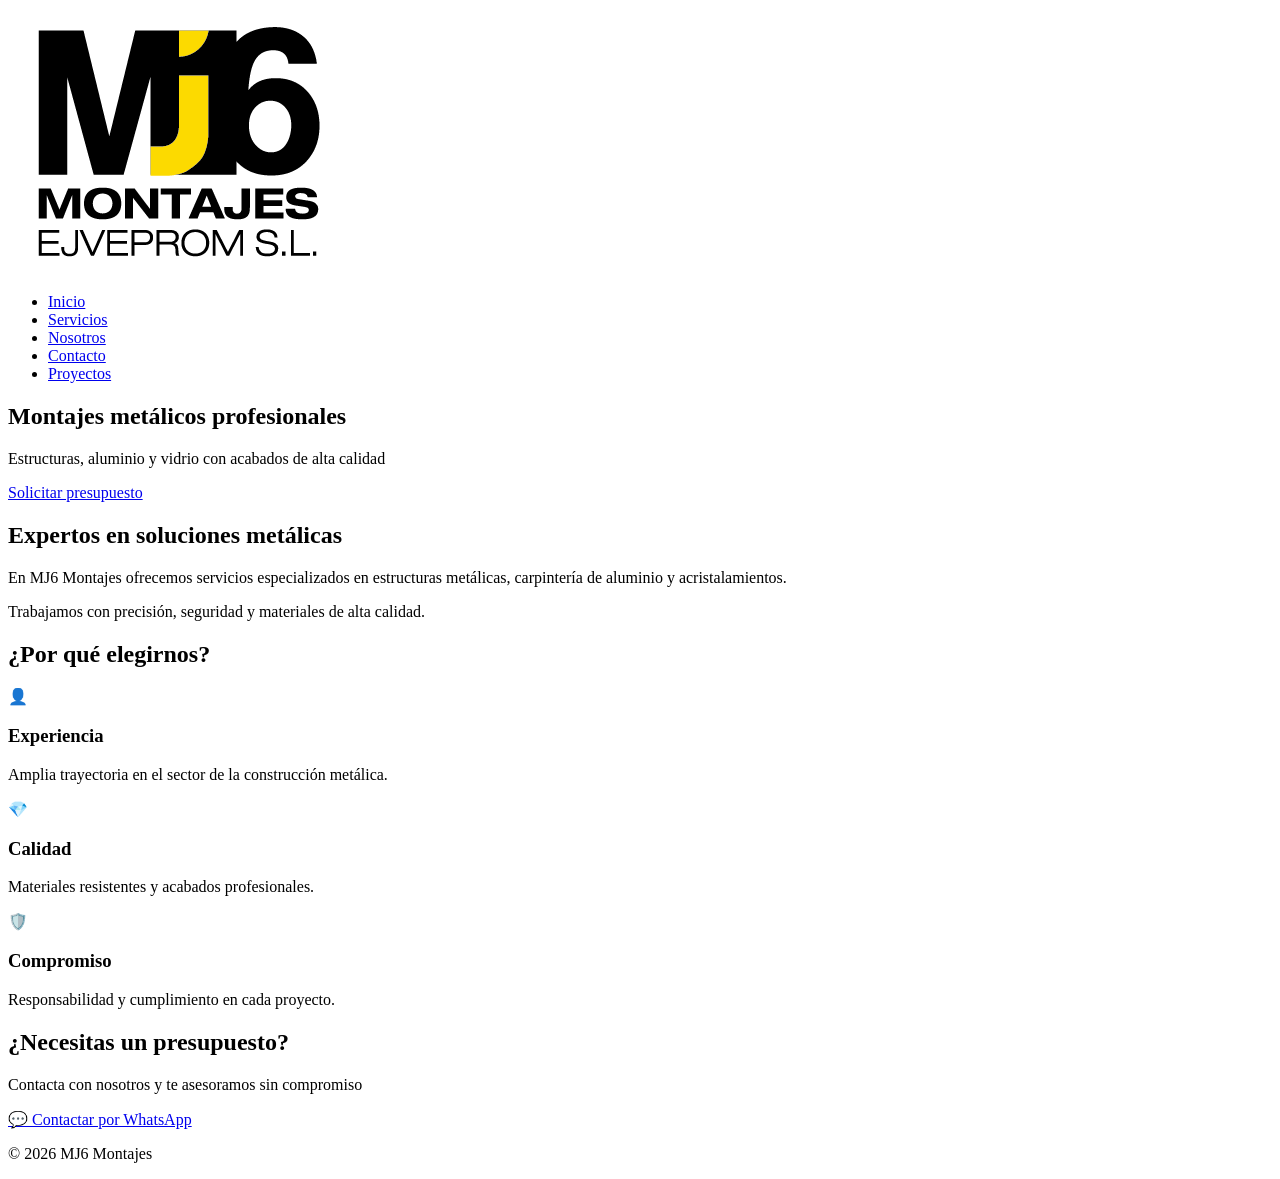
==== index.html @ 5bd04a69 "Add files via upload" ====
<!DOCTYPE html>
<html lang="es">
<head>
<meta charset="UTF-8">
<meta name="viewport" content="width=device-width, initial-scale=1.0">
<title>MJ6 Montajes</title>

<link rel="stylesheet" href="style.css">
</head>

<body>

<!-- HEADER -->
<header class="header header-scroll">
    <div class="logo-container">
        <img src="MJ16-01.png" class="logo">
    </div>

    <nav>
        <ul>
            <li><a href="index.html">Inicio</a></li>
            <li><a href="servicios.html">Servicios</a></li>
            <li><a href="nosotros.html">Nosotros</a></li>
            <li><a href="contacto.html">Contacto</a></li>
            <li><a href="proyectos.html">Proyectos</a></li>
        </ul>
    </nav>
</header>

<!-- HERO -->
<section class="hero-pro">
    <div class="hero-content">
        <h1>Montajes metálicos profesionales</h1>
        <p>Estructuras, aluminio y vidrio con acabados de alta calidad</p>

        <div class="hero-buttons">
            <a href="contacto.html" class="btn-pro">Solicitar presupuesto</a>
        </div>
    </div>
</section>

<!-- SOBRE RESUMIDO -->
<section class="expertos animado fade">
    <div class="expertos-contenido">
        <h2>Expertos en soluciones metálicas</h2>
        <p>
            En MJ6 Montajes ofrecemos servicios especializados en estructuras metálicas,
            carpintería de aluminio y acristalamientos.
        </p>
        <p class="destacado">
            Trabajamos con precisión, seguridad y materiales de alta calidad.
        </p>
    </div>
</section>

<!-- DESTACADOS -->
<section class="destacados animado fade">
    <h2>¿Por qué elegirnos?</h2>

    <div class="cards">

        <div class="card animado izq">
            <div class="icono">👤</div>
            <h3>Experiencia</h3>
            <p>Amplia trayectoria en el sector de la construcción metálica.</p>
        </div>

        <div class="card animado fade">
            <div class="icono">💎</div>
            <h3>Calidad</h3>
            <p>Materiales resistentes y acabados profesionales.</p>
        </div>

        <div class="card animado der">
            <div class="icono">🛡️</div>
            <h3>Compromiso</h3>
            <p>Responsabilidad y cumplimiento en cada proyecto.</p>
        </div>

    </div>
</section>

<!-- CTA FINAL -->
<section class="cta animado fade">
    <div class="cta-contenido">
        <h2>¿Necesitas un presupuesto?</h2>
        <p>Contacta con nosotros y te asesoramos sin compromiso</p>

        <a href="https://wa.me/123456789" class="btn-whatsapp">
            💬 Contactar por WhatsApp
        </a>
    </div>
</section>

<!-- FOOTER -->
<footer>
    <p>© 2026 MJ6 Montajes</p>
</footer>

<script src="script.js"></script>

</body>
</html>
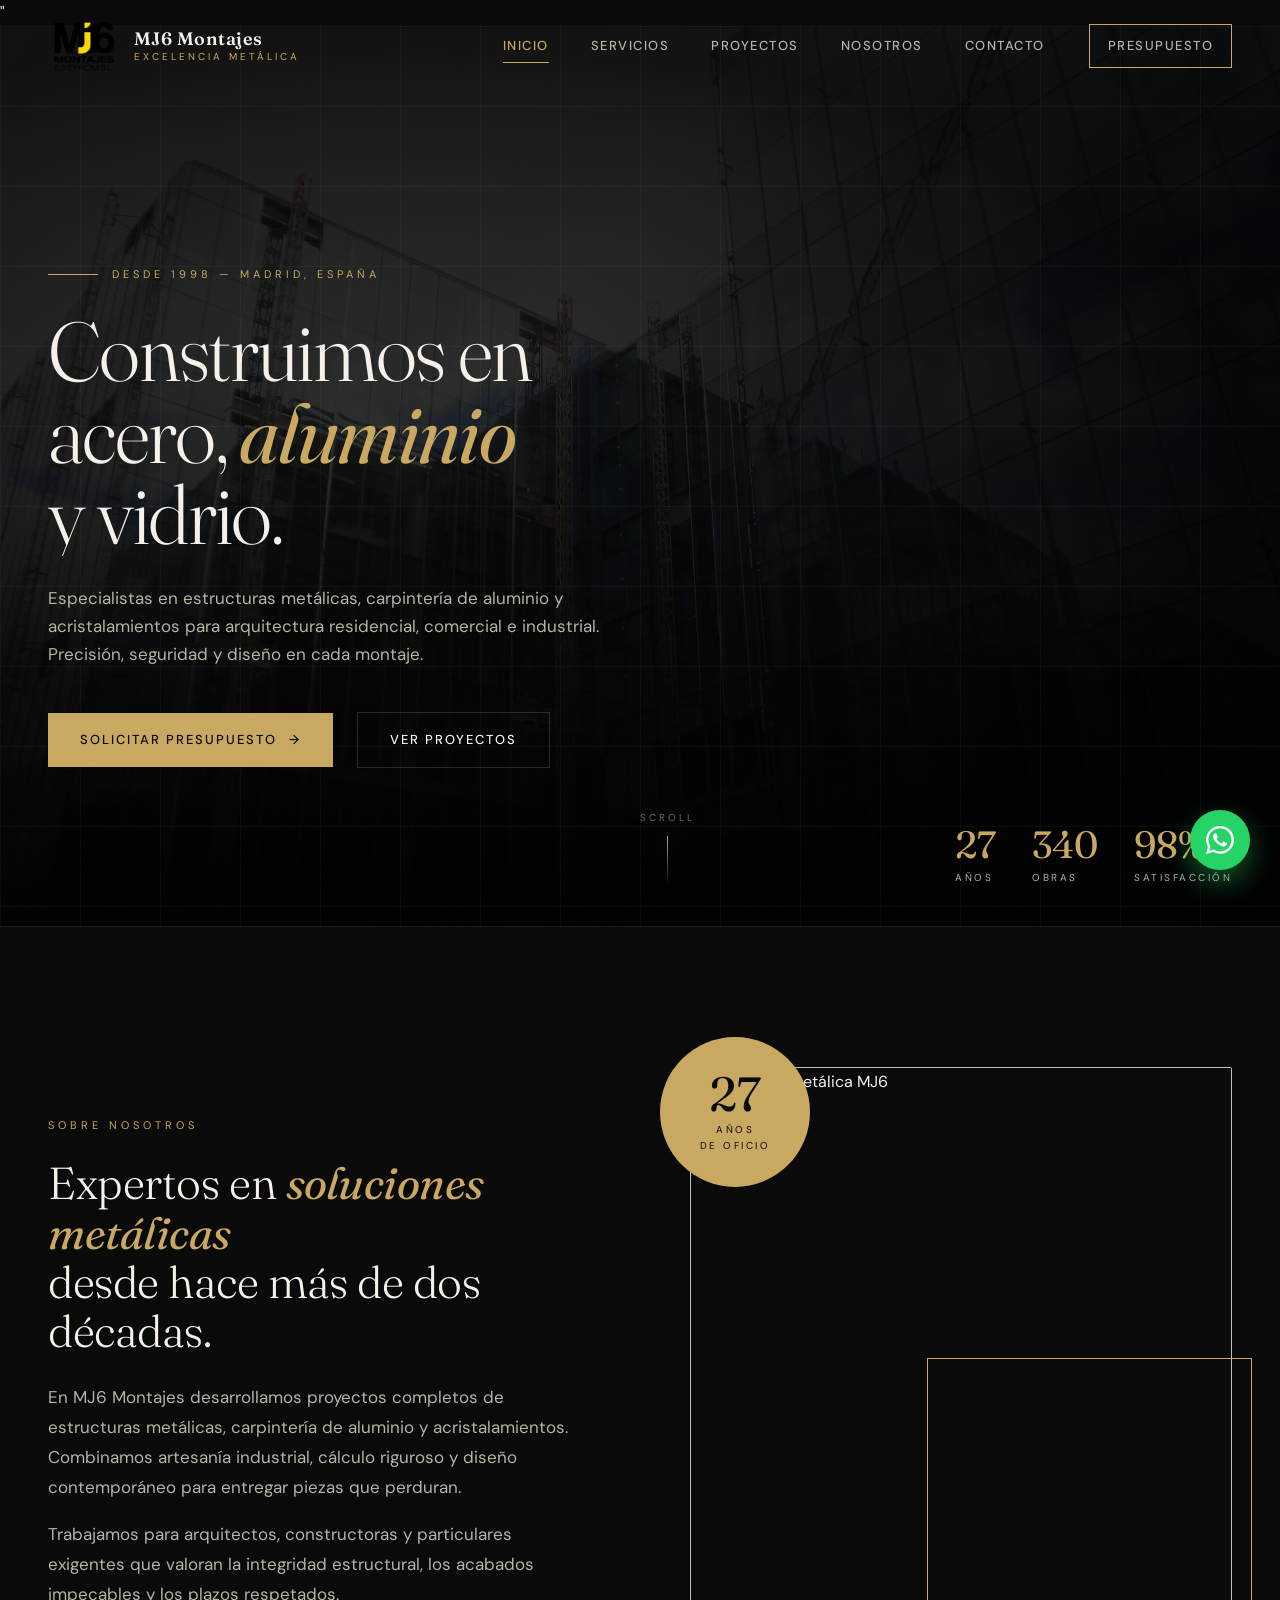
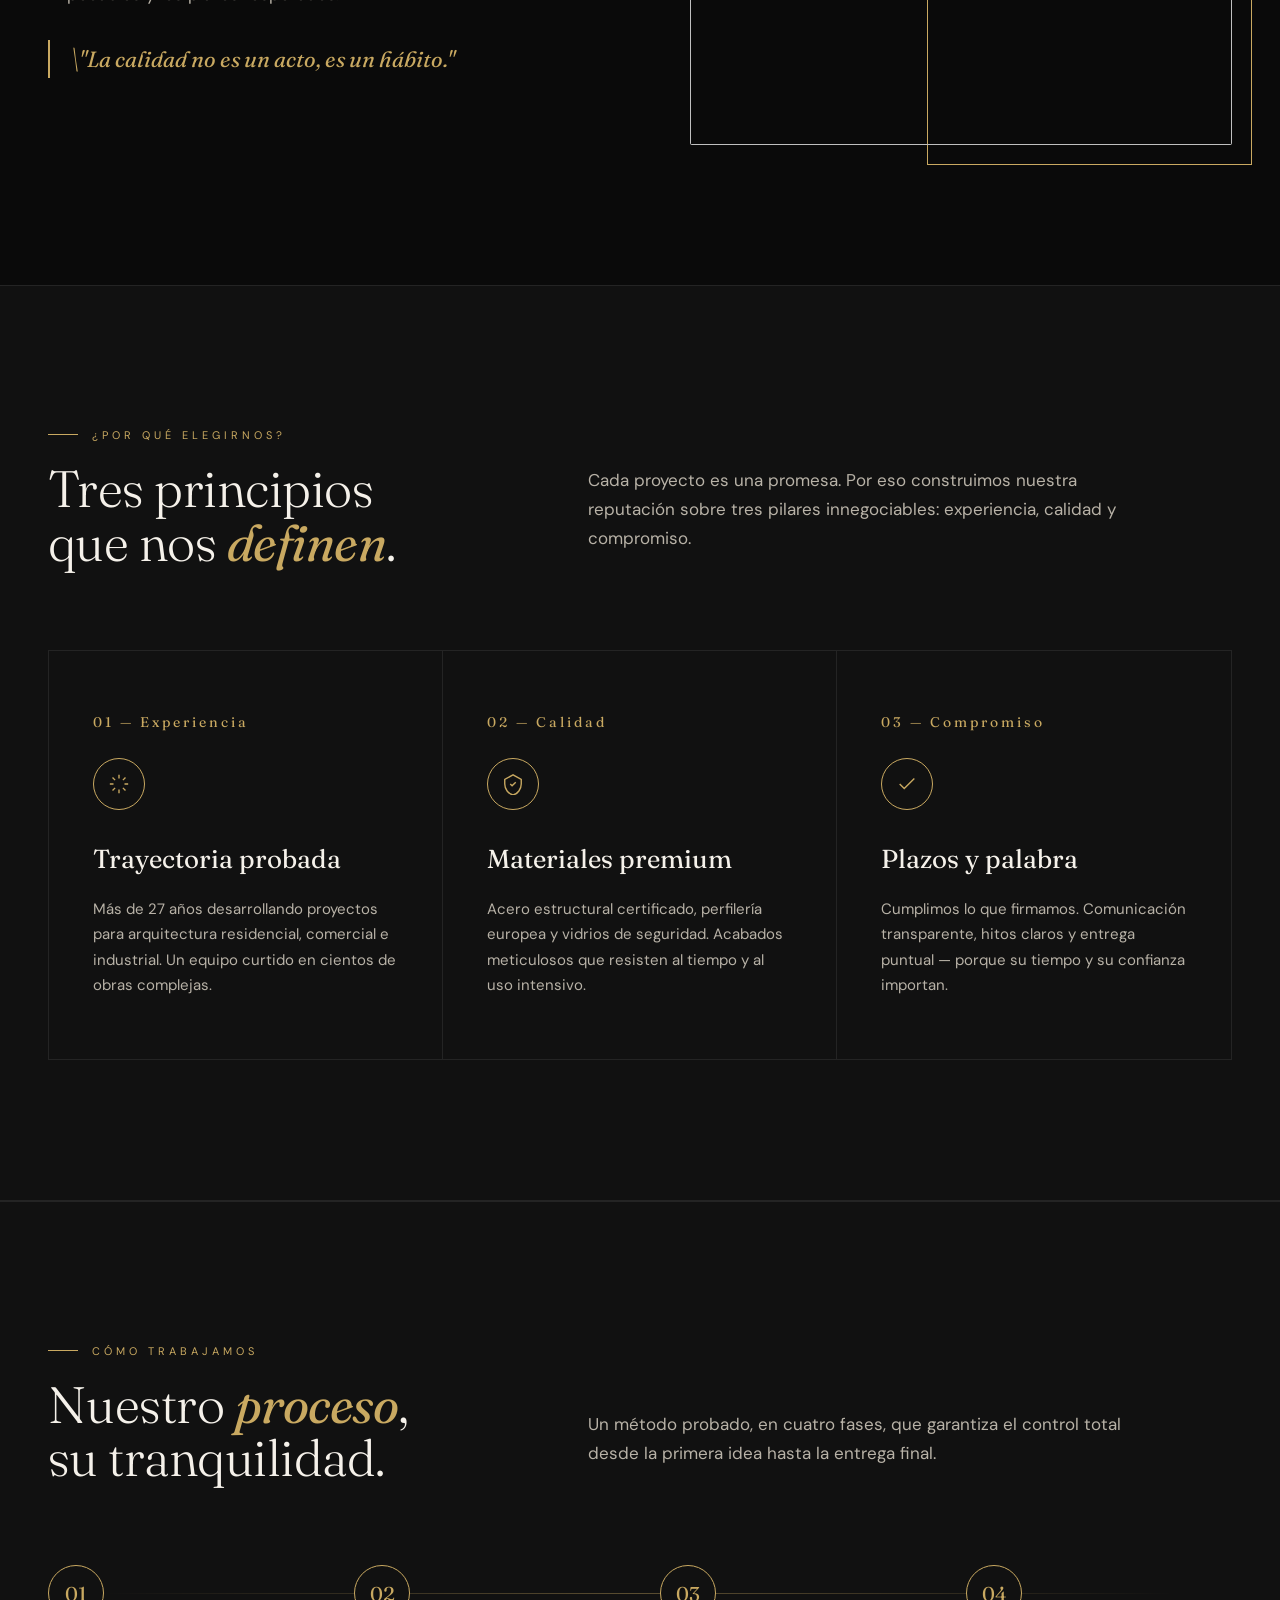
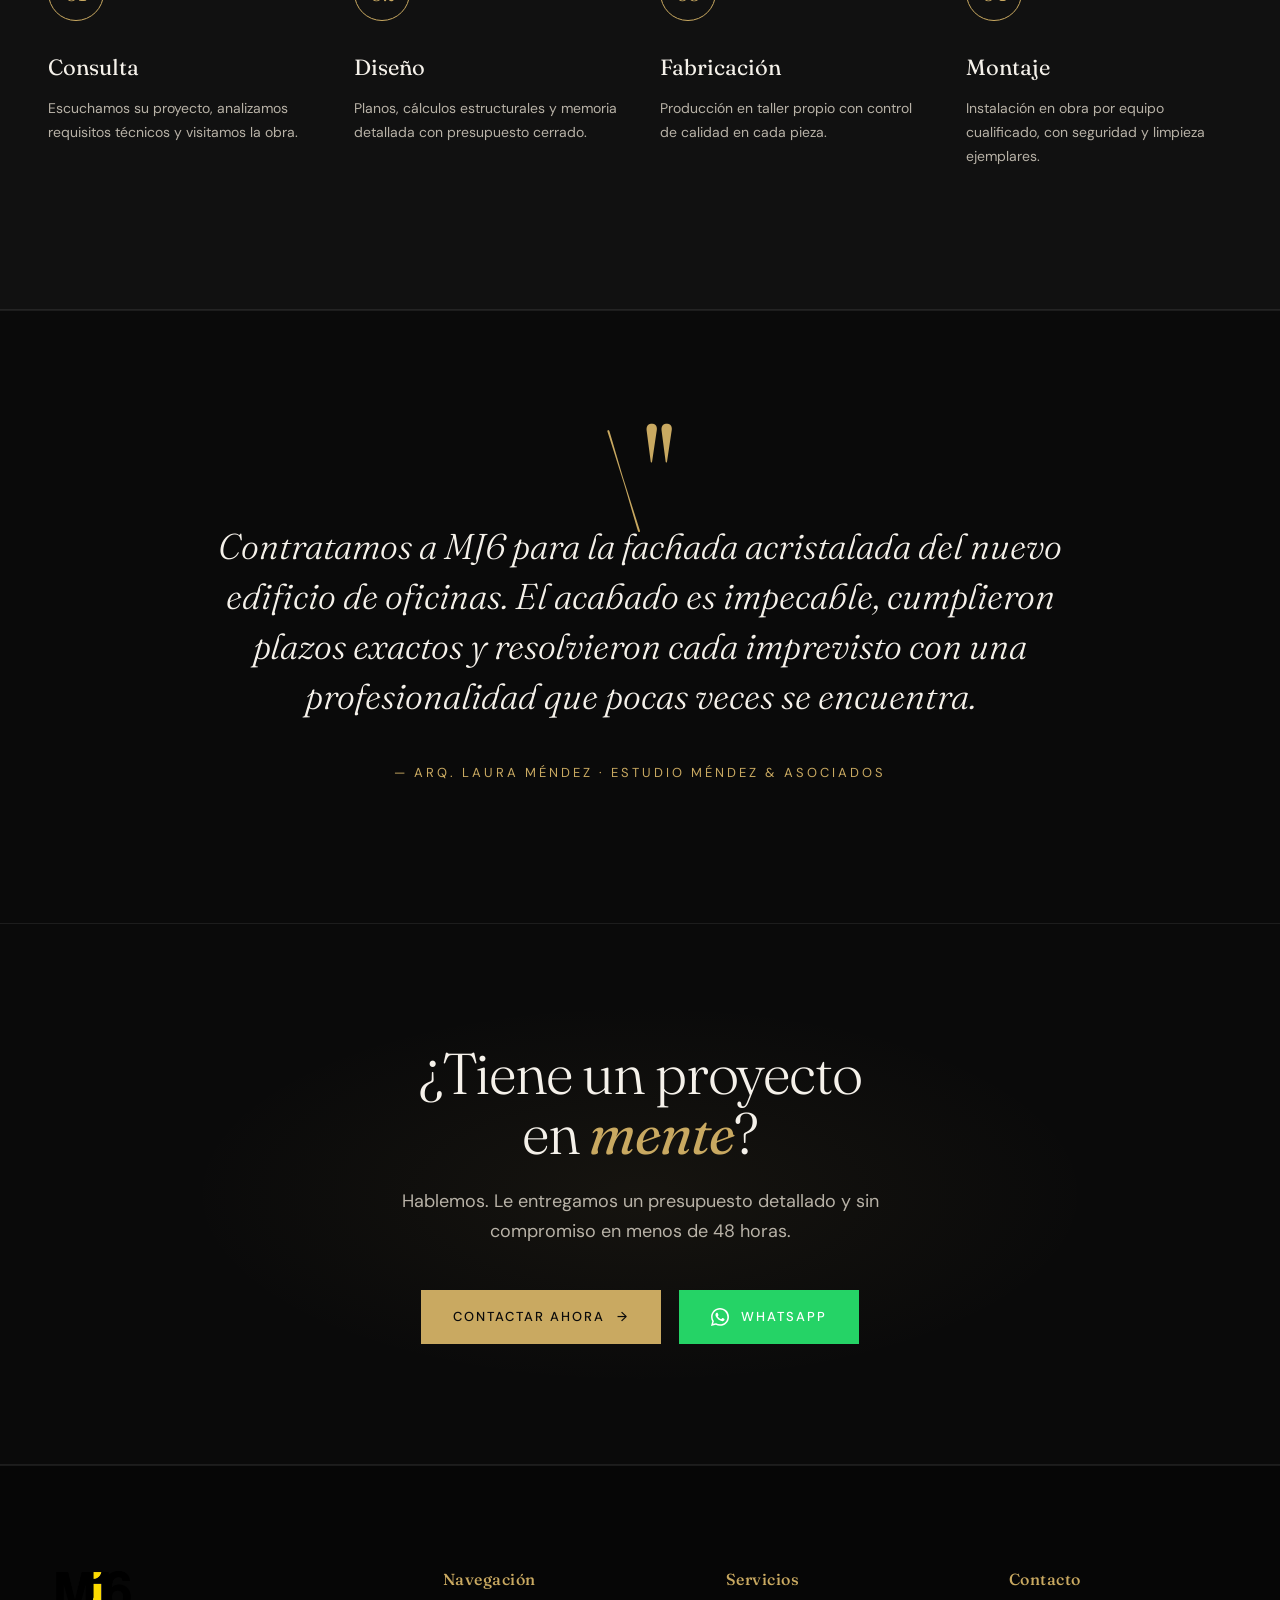
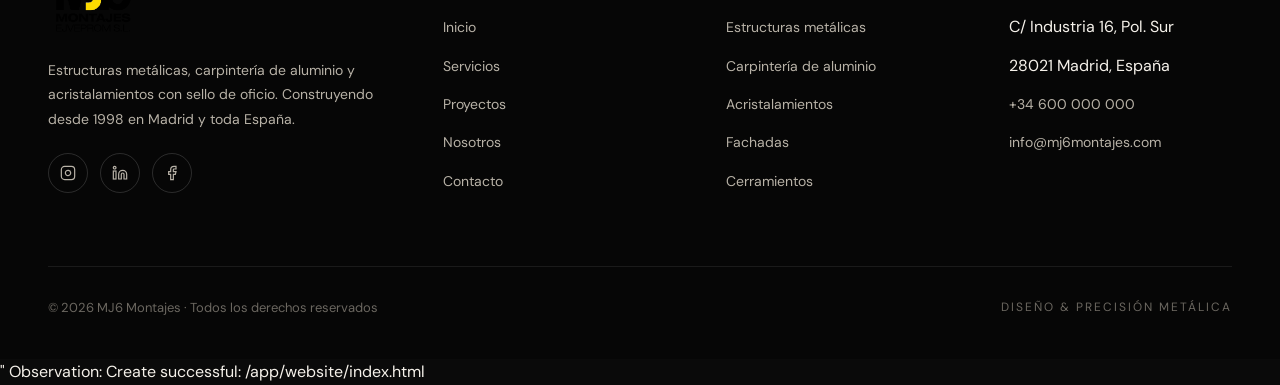
==== commit 38fe7dcd: "Add files via upload" ====
--- a/index.html
+++ b/index.html
@@ -1,103 +1,298 @@
-<!DOCTYPE html>
+"<!DOCTYPE html>
 <html lang="es">
 <head>
 <meta charset="UTF-8">
 <meta name="viewport" content="width=device-width, initial-scale=1.0">
-<title>MJ6 Montajes</title>
-
+<title>MJ6 Montajes — Estructuras metálicas, aluminio y vidrio</title>
+<meta name="description" content="MJ6 Montajes — Especialistas en estructuras metálicas, carpintería de aluminio y acristalamientos con acabados de alta calidad en Madrid.">
+<link rel="icon" type="image/png" href="MJ16-01.pn">
+<link rel="preconnect" href="https://fonts.googleapis.com">
+<link rel="preconnect" href="https://fonts.gstatic.com" crossorigin>
+<link href="https://fonts.googleapis.com/css2?family=Fraunces:ital,opsz,wght@0,9..144,300;0,9..144,400;0,9..144,500;0,9..144,600;1,9..144,300;1,9..144,400&family=DM+Sans:opsz,wght@9..40,300;9..40,400;9..40,500;9..40,600;9..40,700&display=swap" rel="stylesheet">
 <link rel="stylesheet" href="style.css">
 </head>
-
 <body>
 
+<!-- PRELOADER -->
+<div class="preloader" aria-hidden="true">
+    <img src="MJ16-01.png" alt="MJ6 Montajes" class="preloader-logo">
+    <div class="preloader-bar"></div>
+</div>
+
 <!-- HEADER -->
-<header class="header header-scroll">
-    <div class="logo-container">
-        <img src="MJ16-01.png" class="logo">
-    </div>
-
-    <nav>
+<header class="site-header" data-testid="site-header">
+    <a href="index.html" class="logo-link" data-testid="logo-link">
+        <img src="MJ16-01.png" alt="MJ6 Montajes" class="logo">
+        <span class="brand">
+            <span class="brand-name">MJ6 Montajes</span>
+            <span class="brand-tag">Excelencia metálica</span>
+        </span>
+    </a>
+    <nav class="nav-main" data-testid="nav-main">
         <ul>
-            <li><a href="index.html">Inicio</a></li>
-            <li><a href="servicios.html">Servicios</a></li>
-            <li><a href="nosotros.html">Nosotros</a></li>
-            <li><a href="contacto.html">Contacto</a></li>
-            <li><a href="proyectos.html">Proyectos</a></li>
+            <li><a href="index.html" data-testid="nav-inicio">Inicio</a></li>
+            <li><a href="servicios.html" data-testid="nav-servicios">Servicios</a></li>
+            <li><a href="proyectos.html" data-testid="nav-proyectos">Proyectos</a></li>
+            <li><a href="nosotros.html" data-testid="nav-nosotros">Nosotros</a></li>
+            <li><a href="contacto.html" data-testid="nav-contacto">Contacto</a></li>
         </ul>
+        <a href="contacto.html" class="nav-cta" data-testid="nav-cta">Presupuesto</a>
     </nav>
+    <button class="burger" aria-label="Menú" data-testid="burger-btn">
+        <span></span><span></span><span></span>
+    </button>
 </header>
 
 <!-- HERO -->
-<section class="hero-pro">
+<section class="hero" data-testid="hero-section">
+    <div class="hero-bg">
+        <img src="img7.JPG" alt="">
+    </div>
+    <div class="hero-grid-overlay"></div>
+
     <div class="hero-content">
-        <h1>Montajes metálicos profesionales</h1>
-        <p>Estructuras, aluminio y vidrio con acabados de alta calidad</p>
-
-        <div class="hero-buttons">
-            <a href="contacto.html" class="btn-pro">Solicitar presupuesto</a>
-        </div>
-    </div>
-</section>
-
-<!-- SOBRE RESUMIDO -->
-<section class="expertos animado fade">
-    <div class="expertos-contenido">
-        <h2>Expertos en soluciones metálicas</h2>
-        <p>
-            En MJ6 Montajes ofrecemos servicios especializados en estructuras metálicas,
-            carpintería de aluminio y acristalamientos.
+        <div class="hero-eyebrow">Desde 1998 — Madrid, España</div>
+        <h1 class="hero-title">
+            <span class="row"><span class="word">Construimos en</span></span>
+            <span class="row"><span class="word">acero, <em>aluminio</em></span></span>
+            <span class="row"><span class="word">y vidrio.</span></span>
+        </h1>
+        <p class="hero-desc">
+            Especialistas en estructuras metálicas, carpintería de aluminio y acristalamientos
+            para arquitectura residencial, comercial e industrial. Precisión, seguridad y diseño en cada montaje.
         </p>
-        <p class="destacado">
-            Trabajamos con precisión, seguridad y materiales de alta calidad.
-        </p>
-    </div>
-</section>
-
-<!-- DESTACADOS -->
-<section class="destacados animado fade">
-    <h2>¿Por qué elegirnos?</h2>
-
-    <div class="cards">
-
-        <div class="card animado izq">
-            <div class="icono">👤</div>
-            <h3>Experiencia</h3>
-            <p>Amplia trayectoria en el sector de la construcción metálica.</p>
-        </div>
-
-        <div class="card animado fade">
-            <div class="icono">💎</div>
-            <h3>Calidad</h3>
-            <p>Materiales resistentes y acabados profesionales.</p>
-        </div>
-
-        <div class="card animado der">
-            <div class="icono">🛡️</div>
-            <h3>Compromiso</h3>
-            <p>Responsabilidad y cumplimiento en cada proyecto.</p>
-        </div>
-
-    </div>
-</section>
-
-<!-- CTA FINAL -->
-<section class="cta animado fade">
-    <div class="cta-contenido">
-        <h2>¿Necesitas un presupuesto?</h2>
-        <p>Contacta con nosotros y te asesoramos sin compromiso</p>
-
-        <a href="https://wa.me/123456789" class="btn-whatsapp">
-            💬 Contactar por WhatsApp
-        </a>
+        <div class="hero-actions">
+            <a href="contacto.html" class="btn btn-primary" data-testid="hero-cta-presupuesto">
+                Solicitar presupuesto
+                <span class="arrow">→</span>
+            </a>
+            <a href="proyectos.html" class="btn btn-ghost" data-testid="hero-cta-proyectos">
+                Ver proyectos
+            </a>
+        </div>
+    </div>
+
+    <div class="hero-scroll">
+        <span>Scroll</span>
+        <span class="line"></span>
+    </div>
+
+    <div class="hero-stats">
+        <div class="hero-stat">
+            <div class="n">27</div>
+            <div class="l">Años</div>
+        </div>
+        <div class="hero-stat">
+            <div class="n">340</div>
+            <div class="l">Obras</div>
+        </div>
+        <div class="hero-stat">
+            <div class="n">98%</div>
+            <div class="l">Satisfacción</div>
+        </div>
+    </div>
+</section>
+
+<!-- ABOUT INTRO -->
+<section class="about-intro" data-testid="about-intro">
+    <div class="container">
+        <div class="text">
+            <div class="label reveal">Sobre nosotros</div>
+            <h2 class="reveal delay-1">Expertos en <em>soluciones metálicas</em><br>desde hace más de dos décadas.</h2>
+            <p class="reveal delay-2">
+                En MJ6 Montajes desarrollamos proyectos completos de estructuras metálicas,
+                carpintería de aluminio y acristalamientos. Combinamos artesanía industrial,
+                cálculo riguroso y diseño contemporáneo para entregar piezas que perduran.
+            </p>
+            <p class="reveal delay-3">
+                Trabajamos para arquitectos, constructoras y particulares exigentes que valoran
+                la integridad estructural, los acabados impecables y los plazos respetados.
+            </p>
+            <p class="sign reveal delay-4">\"La calidad no es un acto, es un hábito."</p>
+        </div>
+        <div class="about-visual reveal reveal-right delay-2">
+            <div class="accent"></div>
+            <div class="frame">
+                <img src="img3.JPG" alt="Estructura metálica MJ6">
+            </div>
+            <div class="badge">
+                <div class="yrs">27</div>
+                <div class="txt">Años<br>de oficio</div>
+            </div>
+        </div>
+    </div>
+</section>
+
+<!-- VALUES -->
+<section class="values" data-testid="values">
+    <div class="container">
+        <div class="section-head">
+            <div>
+                <div class="label reveal">¿Por qué elegirnos?</div>
+                <h2 class="reveal delay-1">Tres principios<br>que nos <em>definen</em>.</h2>
+            </div>
+            <p class="lead reveal delay-2">
+                Cada proyecto es una promesa. Por eso construimos nuestra reputación
+                sobre tres pilares innegociables: experiencia, calidad y compromiso.
+            </p>
+        </div>
+
+        <div class="values-grid">
+            <div class="value-card reveal">
+                <div class="value-num">01 — Experiencia</div>
+                <div class="value-icon">
+                    <svg viewBox="0 0 24 24" fill="none" stroke="currentColor" stroke-width="1.5"><path d="M12 2v4M12 18v4M4.93 4.93l2.83 2.83M16.24 16.24l2.83 2.83M2 12h4M18 12h4M4.93 19.07l2.83-2.83M16.24 7.76l2.83-2.83"/></svg>
+                </div>
+                <h3>Trayectoria probada</h3>
+                <p>Más de 27 años desarrollando proyectos para arquitectura residencial, comercial e industrial. Un equipo curtido en cientos de obras complejas.</p>
+            </div>
+            <div class="value-card reveal delay-1">
+                <div class="value-num">02 — Calidad</div>
+                <div class="value-icon">
+                    <svg viewBox="0 0 24 24" fill="none" stroke="currentColor" stroke-width="1.5"><path d="M12 2 3 7v5c0 5.55 3.84 10.74 9 12 5.16-1.26 9-6.45 9-12V7l-9-5z"/><path d="m9 12 2 2 4-4"/></svg>
+                </div>
+                <h3>Materiales premium</h3>
+                <p>Acero estructural certificado, perfilería europea y vidrios de seguridad. Acabados meticulosos que resisten al tiempo y al uso intensivo.</p>
+            </div>
+            <div class="value-card reveal delay-2">
+                <div class="value-num">03 — Compromiso</div>
+                <div class="value-icon">
+                    <svg viewBox="0 0 24 24" fill="none" stroke="currentColor" stroke-width="1.5"><path d="M20 6 9 17l-5-5"/></svg>
+                </div>
+                <h3>Plazos y palabra</h3>
+                <p>Cumplimos lo que firmamos. Comunicación transparente, hitos claros y entrega puntual — porque su tiempo y su confianza importan.</p>
+            </div>
+        </div>
+    </div>
+</section>
+
+<!-- PROCESS -->
+<section class="process" data-testid="process">
+    <div class="container">
+        <div class="section-head">
+            <div>
+                <div class="label reveal">Cómo trabajamos</div>
+                <h2 class="reveal delay-1">Nuestro <em>proceso</em>,<br>su tranquilidad.</h2>
+            </div>
+            <p class="lead reveal delay-2">
+                Un método probado, en cuatro fases, que garantiza el control total
+                desde la primera idea hasta la entrega final.
+            </p>
+        </div>
+        <div class="process-grid">
+            <div class="process-step reveal">
+                <div class="dot">01</div>
+                <h4>Consulta</h4>
+                <p>Escuchamos su proyecto, analizamos requisitos técnicos y visitamos la obra.</p>
+            </div>
+            <div class="process-step reveal delay-1">
+                <div class="dot">02</div>
+                <h4>Diseño</h4>
+                <p>Planos, cálculos estructurales y memoria detallada con presupuesto cerrado.</p>
+            </div>
+            <div class="process-step reveal delay-2">
+                <div class="dot">03</div>
+                <h4>Fabricación</h4>
+                <p>Producción en taller propio con control de calidad en cada pieza.</p>
+            </div>
+            <div class="process-step reveal delay-3">
+                <div class="dot">04</div>
+                <h4>Montaje</h4>
+                <p>Instalación en obra por equipo cualificado, con seguridad y limpieza ejemplares.</p>
+            </div>
+        </div>
+    </div>
+</section>
+
+<!-- TESTIMONIAL -->
+<section class="testimonial" data-testid="testimonial">
+    <div class="container">
+        <div class="quote-mark reveal">\"</div>
+        <blockquote class="reveal delay-1">
+            Contratamos a MJ6 para la fachada acristalada del nuevo edificio de oficinas.
+            El acabado es impecable, cumplieron plazos exactos y resolvieron cada imprevisto
+            con una profesionalidad que pocas veces se encuentra.
+        </blockquote>
+        <div class="author reveal delay-2">— Arq. Laura Méndez · Estudio Méndez & Asociados</div>
+    </div>
+</section>
+
+<!-- CTA -->
+<section class="cta-band" data-testid="cta-band">
+    <div class="container">
+        <h2 class="reveal">¿Tiene un proyecto<br>en <em>mente</em>?</h2>
+        <p class="reveal delay-1">Hablemos. Le entregamos un presupuesto detallado y sin compromiso en menos de 48 horas.</p>
+        <div class="cta-actions reveal delay-2">
+            <a href="contacto.html" class="btn btn-primary" data-testid="cta-contact">
+                Contactar ahora <span class="arrow">→</span>
+            </a>
+            <a href="https://wa.me/34600000000" class="btn btn-wa" data-testid="cta-whatsapp">
+                <svg width="18" height="18" viewBox="0 0 24 24" fill="currentColor"><path d="M17.498 14.382c-.301-.15-1.767-.867-2.04-.966-.273-.101-.473-.15-.673.15-.197.295-.771.964-.944 1.162-.175.195-.349.21-.646.075-.3-.15-1.263-.465-2.403-1.485-.888-.795-1.484-1.77-1.66-2.07-.174-.3-.019-.465.13-.615.136-.135.301-.345.451-.523.146-.181.194-.301.297-.496.1-.21.049-.375-.025-.524-.075-.15-.672-1.62-.922-2.206-.24-.584-.487-.51-.672-.51-.172-.015-.371-.015-.571-.015-.2 0-.523.074-.797.359-.273.3-1.045 1.02-1.045 2.475s1.07 2.865 1.219 3.075c.149.18 2.095 3.195 5.076 4.485.71.3 1.26.48 1.69.629.71.226 1.355.195 1.866.121.57-.091 1.756-.721 2.006-1.413.255-.69.255-1.275.18-1.404-.074-.135-.27-.21-.57-.345m-5.446 7.443h-.016c-1.77 0-3.524-.48-5.055-1.38l-.36-.214-3.75.975 1.005-3.645-.239-.375a9.869 9.869 0 01-1.516-5.26c.002-5.45 4.436-9.884 9.888-9.884 2.64 0 5.122 1.03 6.988 2.898a9.825 9.825 0 012.893 6.994c-.003 5.45-4.437 9.885-9.888 9.885M20.52 3.449C18.24 1.245 15.24 0 12.045 0 5.463 0 .104 5.334.101 11.893c0 2.096.549 4.14 1.595 5.945L0 24l6.335-1.652a12.062 12.062 0 005.71 1.447h.006c6.585 0 11.946-5.336 11.949-11.896 0-3.176-1.24-6.165-3.495-8.411"/></svg>
+                WhatsApp
+            </a>
+        </div>
     </div>
 </section>
 
 <!-- FOOTER -->
-<footer>
-    <p>© 2026 MJ6 Montajes</p>
+<footer class="site-footer" data-testid="site-footer">
+    <div class="container">
+        <div class="footer-grid">
+            <div class="footer-col">
+                <img src="MJ16-01.png" alt="MJ6 Montajes" class="logo">
+                <p>Estructuras metálicas, carpintería de aluminio y acristalamientos con sello de oficio. Construyendo desde 1998 en Madrid y toda España.</p>
+                <div class="footer-social">
+                    <a href="#" aria-label="Instagram"><svg viewBox="0 0 24 24" fill="none" stroke="currentColor" stroke-width="1.8"><rect x="2" y="2" width="20" height="20" rx="5"/><path d="M16 11.37A4 4 0 1 1 12.63 8 4 4 0 0 1 16 11.37zM17.5 6.5h.01"/></svg></a>
+                    <a href="#" aria-label="LinkedIn"><svg viewBox="0 0 24 24" fill="none" stroke="currentColor" stroke-width="1.8"><path d="M16 8a6 6 0 0 1 6 6v7h-4v-7a2 2 0 0 0-4 0v7h-4v-7a6 6 0 0 1 6-6z"/><rect x="2" y="9" width="4" height="12"/><circle cx="4" cy="4" r="2"/></svg></a>
+                    <a href="#" aria-label="Facebook"><svg viewBox="0 0 24 24" fill="none" stroke="currentColor" stroke-width="1.8"><path d="M18 2h-3a5 5 0 0 0-5 5v3H7v4h3v8h4v-8h3l1-4h-4V7a1 1 0 0 1 1-1h3z"/></svg></a>
+                </div>
+            </div>
+            <div class="footer-col">
+                <h4>Navegación</h4>
+                <ul>
+                    <li><a href="index.html">Inicio</a></li>
+                    <li><a href="servicios.html">Servicios</a></li>
+                    <li><a href="proyectos.html">Proyectos</a></li>
+                    <li><a href="nosotros.html">Nosotros</a></li>
+                    <li><a href="contacto.html">Contacto</a></li>
+                </ul>
+            </div>
+            <div class="footer-col">
+                <h4>Servicios</h4>
+                <ul>
+                    <li><a href="servicios.html">Estructuras metálicas</a></li>
+                    <li><a href="servicios.html">Carpintería de aluminio</a></li>
+                    <li><a href="servicios.html">Acristalamientos</a></li>
+                    <li><a href="servicios.html">Fachadas</a></li>
+                    <li><a href="servicios.html">Cerramientos</a></li>
+                </ul>
+            </div>
+            <div class="footer-col">
+                <h4>Contacto</h4>
+                <ul>
+                    <li>C/ Industria 16, Pol. Sur</li>
+                    <li>28021 Madrid, España</li>
+                    <li><a href="tel:+34600000000">+34 600 000 000</a></li>
+                    <li><a href="mailto:info@mj6montajes.com">info@mj6montajes.com</a></li>
+                </ul>
+            </div>
+        </div>
+        <div class="footer-bottom">
+            <p>© <span data-year></span> MJ6 Montajes · Todos los derechos reservados</p>
+            <span class="micro">Diseño & precisión metálica</span>
+        </div>
+    </div>
 </footer>
 
+<!-- FLOATING -->
+<a href="https://wa.me/34600000000" class="float-wa" aria-label="WhatsApp" data-testid="float-whatsapp">
+    <svg viewBox="0 0 24 24" fill="currentColor"><path d="M17.498 14.382c-.301-.15-1.767-.867-2.04-.966-.273-.101-.473-.15-.673.15-.197.295-.771.964-.944 1.162-.175.195-.349.21-.646.075-.3-.15-1.263-.465-2.403-1.485-.888-.795-1.484-1.77-1.66-2.07-.174-.3-.019-.465.13-.615.136-.135.301-.345.451-.523.146-.181.194-.301.297-.496.1-.21.049-.375-.025-.524-.075-.15-.672-1.62-.922-2.206-.24-.584-.487-.51-.672-.51-.172-.015-.371-.015-.571-.015-.2 0-.523.074-.797.359-.273.3-1.045 1.02-1.045 2.475s1.07 2.865 1.219 3.075c.149.18 2.095 3.195 5.076 4.485.71.3 1.26.48 1.69.629.71.226 1.355.195 1.866.121.57-.091 1.756-.721 2.006-1.413.255-.69.255-1.275.18-1.404-.074-.135-.27-.21-.57-.345m-5.446 7.443h-.016c-1.77 0-3.524-.48-5.055-1.38l-.36-.214-3.75.975 1.005-3.645-.239-.375a9.869 9.869 0 01-1.516-5.26c.002-5.45 4.436-9.884 9.888-9.884 2.64 0 5.122 1.03 6.988 2.898a9.825 9.825 0 012.893 6.994c-.003 5.45-4.437 9.885-9.888 9.885M20.52 3.449C18.24 1.245 15.24 0 12.045 0 5.463 0 .104 5.334.101 11.893c0 2.096.549 4.14 1.595 5.945L0 24l6.335-1.652a12.062 12.062 0 005.71 1.447h.006c6.585 0 11.946-5.336 11.949-11.896 0-3.176-1.24-6.165-3.495-8.411 "/></svg>
+</a>
+
+<button class="to-top" aria-label="Volver arriba" data-testid="to-top">↑</button>
+
 <script src="script.js"></script>
-
 </body>
-</html>+</html>
+"
+Observation: Create successful: /app/website/index.html
--- a/style.css
+++ b/style.css
@@ -0,0 +1,1789 @@
+
+
+:root {
+    --bg: #0a0a0a;
+    --bg-2: #111111;
+    --bg-3: #161616;
+    --surface: #1a1a1a;
+    --line: rgba(255, 255, 255, 0.08);
+    --line-strong: rgba(255, 255, 255, 0.15);
+
+    --text: #f5f1ea;
+    --text-soft: #b8b2a7;
+    --text-muted: #6b6760;
+
+    --gold: #c9a961;
+    --gold-2: #d4b876;
+    --gold-soft: rgba(201, 169, 97, 0.12);
+
+    --serif: 'Fraunces', 'Cormorant Garamond', serif;
+    --sans: 'DM Sans', 'Inter', system-ui, sans-serif;
+
+    --radius: 4px;
+    --radius-lg: 8px;
+
+    --ease: cubic-bezier(0.22, 1, 0.36, 1);
+    --ease-out: cubic-bezier(0.16, 1, 0.3, 1);
+}
+
+* { box-sizing: border-box; }
+
+html { scroll-behavior: smooth; }
+
+body {
+    margin: 0;
+    padding: 0;
+    background: var(--bg);
+    color: var(--text);
+    font-family: var(--sans);
+    font-size: 16px;
+    line-height: 1.65;
+    -webkit-font-smoothing: antialiased;
+    overflow-x: hidden;
+}
+
+img { max-width: 100%; display: block; }
+
+a {
+    color: inherit;
+    text-decoration: none;
+    transition: color 0.3s var(--ease);
+}
+
+::selection {
+    background: var(--gold);
+    color: #0a0a0a;
+}
+
+/* ----------- Custom scrollbar ----------- */
+::-webkit-scrollbar { width: 10px; }
+::-webkit-scrollbar-track { background: #0a0a0a; }
+::-webkit-scrollbar-thumb { background: #2a2a2a; border-radius: 10px; }
+::-webkit-scrollbar-thumb:hover { background: var(--gold); }
+
+/* =========================================================
+   LOADER
+   ========================================================= */
+.preloader {
+    position: fixed;
+    inset: 0;
+    background: #0a0a0a;
+    z-index: 9999;
+    display: flex;
+    align-items: center;
+    justify-content: center;
+    flex-direction: column;
+    gap: 24px;
+    transition: opacity 0.8s var(--ease), visibility 0.8s;
+}
+.preloader.hidden {
+    opacity: 0;
+    visibility: hidden;
+    pointer-events: none;
+}
+.preloader-logo {
+    width: 90px;
+    height: 90px;
+    object-fit: contain;
+    animation: pulse 1.6s ease-in-out infinite;
+}
+.preloader-bar {
+    width: 180px;
+    height: 1px;
+    background: rgba(255,255,255,0.08);
+    position: relative;
+    overflow: hidden;
+}
+.preloader-bar::after {
+    content: '';
+    position: absolute;
+    inset: 0;
+    background: linear-gradient(90deg, transparent, var(--gold), transparent);
+    animation: shimmer 1.4s linear infinite;
+}
+@keyframes pulse {
+    0%, 100% { opacity: 0.6; transform: scale(1); }
+    50% { opacity: 1; transform: scale(1.05); }
+}
+@keyframes shimmer {
+    0% { transform: translateX(-100%); }
+    100% { transform: translateX(100%); }
+}
+
+/* =========================================================
+   HEADER / NAV
+   ========================================================= */
+.site-header {
+    position: fixed;
+    top: 0; left: 0; right: 0;
+    z-index: 100;
+    padding: 18px 48px;
+    display: flex;
+    justify-content: space-between;
+    align-items: center;
+    background: transparent;
+    transition: all 0.4s var(--ease);
+    border-bottom: 1px solid transparent;
+}
+.site-header.scrolled {
+    background: rgba(10, 10, 10, 0.85);
+    backdrop-filter: blur(18px);
+    -webkit-backdrop-filter: blur(18px);
+    padding: 12px 48px;
+    border-bottom: 1px solid var(--line);
+}
+.site-header .logo-link {
+    display: flex;
+    align-items: center;
+    gap: 14px;
+    z-index: 102;
+}
+.site-header .logo {
+    height: 56px;
+    width: auto;
+    transition: height 0.4s var(--ease);
+}
+.site-header.scrolled .logo { height: 44px; }
+.site-header .brand {
+    display: flex;
+    flex-direction: column;
+    line-height: 1;
+}
+.site-header .brand-name {
+    font-family: var(--serif);
+    font-weight: 600;
+    font-size: 18px;
+    letter-spacing: 0.5px;
+    color: var(--text);
+}
+.site-header .brand-tag {
+    font-size: 10px;
+    letter-spacing: 3px;
+    text-transform: uppercase;
+    color: var(--gold);
+    margin-top: 4px;
+}
+
+.nav-main {
+    display: flex;
+    align-items: center;
+    gap: 8px;
+}
+.nav-main ul {
+    display: flex;
+    list-style: none;
+    margin: 0;
+    padding: 0;
+    gap: 6px;
+}
+.nav-main a {
+    position: relative;
+    display: inline-block;
+    padding: 10px 18px;
+    font-size: 13px;
+    font-weight: 500;
+    letter-spacing: 1.5px;
+    text-transform: uppercase;
+    color: var(--text-soft);
+}
+.nav-main a::after {
+    content: '';
+    position: absolute;
+    left: 18px; right: 18px; bottom: 4px;
+    height: 1px;
+    background: var(--gold);
+    transform: scaleX(0);
+    transform-origin: left;
+    transition: transform 0.4s var(--ease);
+}
+.nav-main a:hover { color: var(--text); }
+.nav-main a:hover::after,
+.nav-main a.active::after { transform: scaleX(1); }
+.nav-main a.active { color: var(--gold); }
+
+.nav-cta {
+    margin-left: 18px;
+    padding: 10px 22px;
+    border: 1px solid var(--gold);
+    color: var(--gold);
+    font-size: 12px;
+    letter-spacing: 1.5px;
+    text-transform: uppercase;
+    font-weight: 500;
+    transition: all 0.35s var(--ease);
+}
+.nav-cta:hover {
+    background: var(--gold);
+    color: #0a0a0a;
+}
+
+/* Burger */
+.burger {
+    display: none;
+    width: 38px; height: 38px;
+    position: relative;
+    z-index: 102;
+    background: transparent;
+    border: none;
+    cursor: pointer;
+    padding: 0;
+}
+.burger span {
+    position: absolute;
+    left: 6px;
+    width: 26px;
+    height: 1.5px;
+    background: var(--text);
+    transition: all 0.35s var(--ease);
+}
+.burger span:nth-child(1) { top: 13px; }
+.burger span:nth-child(2) { top: 19px; width: 18px; }
+.burger span:nth-child(3) { top: 25px; }
+.burger.open span:nth-child(1) { top: 19px; transform: rotate(45deg); background: var(--gold); }
+.burger.open span:nth-child(2) { opacity: 0; }
+.burger.open span:nth-child(3) { top: 19px; transform: rotate(-45deg); background: var(--gold); }
+
+/* =========================================================
+   HERO
+   ========================================================= */
+.hero {
+    position: relative;
+    min-height: 100vh;
+    display: flex;
+    align-items: center;
+    overflow: hidden;
+    padding: 0 48px;
+}
+.hero-bg {
+    position: absolute;
+    inset: 0;
+    z-index: 0;
+}
+.hero-bg::before {
+    content: '';
+    position: absolute;
+    inset: 0;
+    background: radial-gradient(ellipse at 30% 50%, rgba(0,0,0,0.4) 0%, rgba(0,0,0,0.85) 70%),
+                linear-gradient(180deg, rgba(10,10,10,0.5) 0%, rgba(10,10,10,0.95) 100%);
+    z-index: 2;
+}
+.hero-bg img {
+    width: 100%;
+    height: 100%;
+    object-fit: cover;
+    object-position: center;
+    filter: grayscale(20%) contrast(1.05);
+    animation: heroZoom 18s ease-in-out infinite alternate;
+}
+@keyframes heroZoom {
+    0% { transform: scale(1.0); }
+    100% { transform: scale(1.12); }
+}
+
+.hero-grid-overlay {
+    position: absolute;
+    inset: 0;
+    z-index: 1;
+    background-image:
+        linear-gradient(to right, rgba(255,255,255,0.03) 1px, transparent 1px),
+        linear-gradient(to bottom, rgba(255,255,255,0.03) 1px, transparent 1px);
+    background-size: 80px 80px;
+    z-index: 2;
+    pointer-events: none;
+}
+
+.hero-content {
+    position: relative;
+    z-index: 3;
+    max-width: 1200px;
+    margin: 0 auto;
+    width: 100%;
+    padding-top: 80px;
+}
+
+.hero-eyebrow {
+    display: inline-flex;
+    align-items: center;
+    gap: 14px;
+    font-size: 11px;
+    letter-spacing: 4px;
+    text-transform: uppercase;
+    color: var(--gold);
+    margin-bottom: 28px;
+    opacity: 0;
+    transform: translateY(20px);
+    animation: revealUp 1s var(--ease) 0.3s forwards;
+}
+.hero-eyebrow::before {
+    content: '';
+    width: 50px;
+    height: 1px;
+    background: var(--gold);
+}
+
+.hero-title {
+    font-family: var(--serif);
+    font-weight: 300;
+    font-size: clamp(2.8rem, 6.5vw, 6rem);
+    line-height: 0.98;
+    letter-spacing: -0.02em;
+    margin: 0 0 28px;
+    color: var(--text);
+}
+.hero-title .row {
+    overflow: hidden;
+    display: block;
+}
+.hero-title .word {
+    display: inline-block;
+    transform: translateY(110%);
+    animation: revealLine 1.2s var(--ease) forwards;
+}
+.hero-title .row:nth-child(1) .word { animation-delay: 0.4s; }
+.hero-title .row:nth-child(2) .word { animation-delay: 0.55s; }
+.hero-title .row:nth-child(3) .word { animation-delay: 0.7s; }
+
+.hero-title em {
+    font-style: italic;
+    color: var(--gold);
+    font-weight: 400;
+}
+
+@keyframes revealLine {
+    0% { transform: translateY(110%); }
+    100% { transform: translateY(0); }
+}
+@keyframes revealUp {
+    0% { opacity: 0; transform: translateY(20px); }
+    100% { opacity: 1; transform: translateY(0); }
+}
+
+.hero-desc {
+    max-width: 560px;
+    font-size: 17px;
+    color: var(--text-soft);
+    margin-bottom: 44px;
+    opacity: 0;
+    animation: revealUp 1s var(--ease) 1s forwards;
+}
+
+.hero-actions {
+    display: flex;
+    align-items: center;
+    gap: 24px;
+    opacity: 0;
+    animation: revealUp 1s var(--ease) 1.2s forwards;
+}
+
+.btn {
+    display: inline-flex;
+    align-items: center;
+    gap: 12px;
+    padding: 16px 32px;
+    font-size: 13px;
+    letter-spacing: 2px;
+    text-transform: uppercase;
+    font-weight: 500;
+    cursor: pointer;
+    border: none;
+    transition: all 0.4s var(--ease);
+    position: relative;
+    overflow: hidden;
+}
+.btn-primary {
+    background: var(--gold);
+    color: #0a0a0a;
+}
+.btn-primary:hover {
+    background: var(--gold-2);
+    transform: translateY(-2px);
+    box-shadow: 0 14px 30px -10px rgba(201, 169, 97, 0.5);
+}
+.btn-ghost {
+    background: transparent;
+    color: var(--text);
+    border: 1px solid var(--line-strong);
+}
+.btn-ghost:hover {
+    border-color: var(--gold);
+    color: var(--gold);
+}
+.btn .arrow {
+    transition: transform 0.4s var(--ease);
+}
+.btn:hover .arrow { transform: translateX(6px); }
+
+/* Hero scroll cue */
+.hero-scroll {
+    position: absolute;
+    bottom: 40px;
+    left: 50%;
+    transform: translateX(-50%);
+    z-index: 4;
+    display: flex;
+    flex-direction: column;
+    align-items: center;
+    gap: 10px;
+    color: var(--text-muted);
+    font-size: 10px;
+    letter-spacing: 3px;
+    text-transform: uppercase;
+    opacity: 0;
+    animation: revealUp 1s var(--ease) 1.5s forwards;
+}
+.hero-scroll .line {
+    width: 1px;
+    height: 50px;
+    background: linear-gradient(to bottom, var(--gold), transparent);
+    animation: scrollLine 2s ease-in-out infinite;
+}
+@keyframes scrollLine {
+    0% { transform: scaleY(0); transform-origin: top; }
+    50% { transform: scaleY(1); transform-origin: top; }
+    51% { transform: scaleY(1); transform-origin: bottom; }
+    100% { transform: scaleY(0); transform-origin: bottom; }
+}
+
+/* Hero stat strip */
+.hero-stats {
+    position: absolute;
+    right: 48px;
+    bottom: 40px;
+    z-index: 4;
+    display: flex;
+    gap: 36px;
+    opacity: 0;
+    animation: revealUp 1s var(--ease) 1.7s forwards;
+}
+.hero-stat {
+    display: flex;
+    flex-direction: column;
+}
+.hero-stat .n {
+    font-family: var(--serif);
+    font-size: 38px;
+    font-weight: 400;
+    color: var(--gold);
+    line-height: 1;
+}
+.hero-stat .l {
+    font-size: 10px;
+    letter-spacing: 2.5px;
+    text-transform: uppercase;
+    color: var(--text-soft);
+    margin-top: 6px;
+}
+
+/* =========================================================
+   SECTION BASE
+   ========================================================= */
+section { position: relative; }
+
+.container {
+    max-width: 1280px;
+    margin: 0 auto;
+    padding: 0 48px;
+}
+
+.section {
+    padding: 140px 0;
+}
+
+.section-head {
+    display: grid;
+    grid-template-columns: 1fr 1.4fr;
+    gap: 80px;
+    margin-bottom: 80px;
+    align-items: end;
+}
+.section-head .label {
+    font-size: 11px;
+    letter-spacing: 4px;
+    text-transform: uppercase;
+    color: var(--gold);
+    margin-bottom: 18px;
+    display: flex;
+    align-items: center;
+    gap: 14px;
+}
+.section-head .label::before {
+    content: '';
+    width: 30px;
+    height: 1px;
+    background: var(--gold);
+}
+.section-head h2 {
+    font-family: var(--serif);
+    font-weight: 300;
+    font-size: clamp(2.2rem, 4vw, 3.6rem);
+    line-height: 1.05;
+    letter-spacing: -0.01em;
+    margin: 0;
+    color: var(--text);
+}
+.section-head h2 em {
+    font-style: italic;
+    color: var(--gold);
+    font-weight: 400;
+}
+.section-head .lead {
+    color: var(--text-soft);
+    font-size: 17px;
+    line-height: 1.7;
+    max-width: 580px;
+}
+
+/* =========================================================
+   ABOUT / EXPERTOS (intro)
+   ========================================================= */
+.about-intro {
+    padding: 140px 0;
+    background: var(--bg);
+    position: relative;
+    border-top: 1px solid var(--line);
+}
+.about-intro .container {
+    display: grid;
+    grid-template-columns: 1fr 1fr;
+    gap: 100px;
+    align-items: center;
+}
+.about-intro .text .label {
+    font-size: 11px;
+    letter-spacing: 4px;
+    text-transform: uppercase;
+    color: var(--gold);
+    margin-bottom: 24px;
+}
+.about-intro .text h2 {
+    font-family: var(--serif);
+    font-weight: 300;
+    font-size: clamp(2rem, 3.5vw, 3.2rem);
+    line-height: 1.1;
+    margin: 0 0 28px;
+    letter-spacing: -0.01em;
+}
+.about-intro .text h2 em {
+    font-style: italic;
+    color: var(--gold);
+    font-weight: 400;
+}
+.about-intro .text p {
+    color: var(--text-soft);
+    font-size: 17px;
+    line-height: 1.75;
+    margin-bottom: 18px;
+}
+.about-intro .text .sign {
+    font-family: var(--serif);
+    font-style: italic;
+    font-size: 22px;
+    color: var(--gold);
+    margin-top: 30px;
+    border-left: 2px solid var(--gold);
+    padding-left: 20px;
+}
+
+.about-visual {
+    position: relative;
+    aspect-ratio: 4/5;
+}
+.about-visual .frame {
+    position: absolute;
+    inset: 0;
+    overflow: hidden;
+    border-radius: 2px;
+}
+.about-visual .frame img {
+    width: 100%;
+    height: 100%;
+    object-fit: cover;
+    filter: grayscale(15%);
+    transition: transform 1.4s var(--ease);
+}
+.about-visual:hover .frame img { transform: scale(1.05); }
+.about-visual .badge {
+    position: absolute;
+    top: -30px;
+    left: -30px;
+    width: 150px;
+    height: 150px;
+    background: var(--gold);
+    color: #0a0a0a;
+    display: flex;
+    align-items: center;
+    justify-content: center;
+    flex-direction: column;
+    border-radius: 50%;
+    text-align: center;
+    z-index: 2;
+    animation: spinSlow 18s linear infinite;
+}
+.about-visual .badge .yrs {
+    font-family: var(--serif);
+    font-size: 48px;
+    font-weight: 400;
+    line-height: 1;
+}
+.about-visual .badge .txt {
+    font-size: 10px;
+    letter-spacing: 2.5px;
+    text-transform: uppercase;
+    margin-top: 4px;
+}
+@keyframes spinSlow {
+    0% { transform: rotate(0deg); }
+    100% { transform: rotate(360deg); }
+}
+.about-visual .accent {
+    position: absolute;
+    right: -20px;
+    bottom: -20px;
+    width: 60%;
+    height: 60%;
+    border: 1px solid var(--gold);
+    z-index: -1;
+}
+
+/* =========================================================
+   VALUES / WHY US
+   ========================================================= */
+.values {
+    padding: 140px 0;
+    background: var(--bg-2);
+    border-top: 1px solid var(--line);
+    border-bottom: 1px solid var(--line);
+}
+.values-grid {
+    display: grid;
+    grid-template-columns: repeat(3, 1fr);
+    gap: 0;
+    border: 1px solid var(--line);
+}
+.value-card {
+    padding: 60px 44px;
+    border-right: 1px solid var(--line);
+    transition: all 0.5s var(--ease);
+    position: relative;
+    overflow: hidden;
+}
+.value-card:last-child { border-right: none; }
+.value-card::before {
+    content: '';
+    position: absolute;
+    inset: 0;
+    background: radial-gradient(circle at 50% 0%, var(--gold-soft), transparent 60%);
+    opacity: 0;
+    transition: opacity 0.5s var(--ease);
+}
+.value-card:hover::before { opacity: 1; }
+.value-card:hover { transform: translateY(-6px); }
+.value-num {
+    font-family: var(--serif);
+    font-size: 14px;
+    color: var(--gold);
+    letter-spacing: 3px;
+    margin-bottom: 24px;
+    position: relative;
+}
+.value-icon {
+    width: 52px;
+    height: 52px;
+    display: flex;
+    align-items: center;
+    justify-content: center;
+    border: 1px solid var(--gold);
+    color: var(--gold);
+    margin-bottom: 28px;
+    border-radius: 50%;
+    position: relative;
+    transition: all 0.5s var(--ease);
+}
+.value-card:hover .value-icon {
+    background: var(--gold);
+    color: #0a0a0a;
+    transform: rotate(360deg);
+}
+.value-icon svg { width: 22px; height: 22px; }
+.value-card h3 {
+    font-family: var(--serif);
+    font-weight: 400;
+    font-size: 26px;
+    margin: 0 0 16px;
+    color: var(--text);
+    position: relative;
+}
+.value-card p {
+    color: var(--text-soft);
+    font-size: 15px;
+    line-height: 1.7;
+    margin: 0;
+    position: relative;
+}
+
+/* =========================================================
+   SERVICES — alternating blocks
+   ========================================================= */
+.services-list {
+    padding: 140px 0;
+    background: var(--bg);
+}
+.service-block {
+    display: grid;
+    grid-template-columns: 1fr 1fr;
+    gap: 90px;
+    align-items: center;
+    padding: 80px 0;
+    border-bottom: 1px solid var(--line);
+}
+.service-block:last-child { border-bottom: none; }
+.service-block.reverse { direction: rtl; }
+.service-block.reverse > * { direction: ltr; }
+
+.service-image {
+    position: relative;
+    aspect-ratio: 5/4;
+    overflow: hidden;
+}
+.service-image img {
+    width: 100%;
+    height: 100%;
+    object-fit: cover;
+    filter: grayscale(20%);
+    transition: transform 1.4s var(--ease), filter 1.4s var(--ease);
+}
+.service-image:hover img {
+    transform: scale(1.06);
+    filter: grayscale(0%);
+}
+.service-image .num {
+    position: absolute;
+    top: 24px;
+    left: 24px;
+    font-family: var(--serif);
+    font-size: 76px;
+    font-weight: 300;
+    color: rgba(255,255,255,0.9);
+    line-height: 1;
+    text-shadow: 0 2px 20px rgba(0,0,0,0.6);
+}
+.service-text .label {
+    font-size: 11px;
+    letter-spacing: 4px;
+    text-transform: uppercase;
+    color: var(--gold);
+    margin-bottom: 20px;
+}
+.service-text h3 {
+    font-family: var(--serif);
+    font-weight: 300;
+    font-size: clamp(1.8rem, 3vw, 2.8rem);
+    line-height: 1.1;
+    margin: 0 0 22px;
+    letter-spacing: -0.01em;
+}
+.service-text p {
+    color: var(--text-soft);
+    font-size: 16px;
+    line-height: 1.75;
+    margin-bottom: 24px;
+}
+.service-text ul {
+    list-style: none;
+    padding: 0;
+    margin: 28px 0 32px;
+}
+.service-text ul li {
+    padding: 14px 0;
+    color: var(--text-soft);
+    border-bottom: 1px solid var(--line);
+    display: flex;
+    align-items: center;
+    gap: 14px;
+    font-size: 15px;
+}
+.service-text ul li::before {
+    content: '';
+    width: 6px; height: 6px;
+    background: var(--gold);
+    border-radius: 50%;
+    flex-shrink: 0;
+}
+.service-text .link {
+    display: inline-flex;
+    align-items: center;
+    gap: 12px;
+    color: var(--gold);
+    font-size: 13px;
+    letter-spacing: 2px;
+    text-transform: uppercase;
+    font-weight: 500;
+    border-bottom: 1px solid var(--gold);
+    padding-bottom: 6px;
+    transition: all 0.3s var(--ease);
+}
+.service-text .link:hover { gap: 18px; }
+
+/* =========================================================
+   PROCESS TIMELINE
+   ========================================================= */
+.process {
+    padding: 140px 0;
+    background: var(--bg-2);
+    border-top: 1px solid var(--line);
+    border-bottom: 1px solid var(--line);
+}
+.process-grid {
+    display: grid;
+    grid-template-columns: repeat(4, 1fr);
+    gap: 40px;
+    position: relative;
+}
+.process-grid::before {
+    content: '';
+    position: absolute;
+    top: 28px;
+    left: 5%;
+    right: 5%;
+    height: 1px;
+    background: linear-gradient(90deg, transparent, var(--gold), transparent);
+    opacity: 0.4;
+}
+.process-step {
+    text-align: left;
+    position: relative;
+}
+.process-step .dot {
+    width: 56px;
+    height: 56px;
+    background: var(--bg-2);
+    border: 1px solid var(--gold);
+    border-radius: 50%;
+    display: flex;
+    align-items: center;
+    justify-content: center;
+    color: var(--gold);
+    font-family: var(--serif);
+    font-size: 20px;
+    margin-bottom: 28px;
+    position: relative;
+    z-index: 2;
+    transition: all 0.4s var(--ease);
+}
+.process-step:hover .dot {
+    background: var(--gold);
+    color: #0a0a0a;
+    transform: scale(1.1);
+}
+.process-step h4 {
+    font-family: var(--serif);
+    font-weight: 400;
+    font-size: 22px;
+    margin: 0 0 12px;
+    color: var(--text);
+}
+.process-step p {
+    color: var(--text-soft);
+    font-size: 14px;
+    line-height: 1.7;
+    margin: 0;
+}
+
+/* =========================================================
+   GALLERY
+   ========================================================= */
+.gallery {
+    padding: 140px 0;
+    background: var(--bg);
+}
+.gallery-grid {
+    display: grid;
+    grid-template-columns: repeat(12, 1fr);
+    gap: 14px;
+}
+.gallery-grid .g-item {
+    overflow: hidden;
+    position: relative;
+    cursor: pointer;
+    aspect-ratio: 1/1;
+}
+.gallery-grid .g-item img {
+    width: 100%;
+    height: 100%;
+    object-fit: cover;
+    transition: transform 1s var(--ease), filter 0.6s var(--ease);
+    filter: grayscale(40%);
+}
+.gallery-grid .g-item:hover img {
+    transform: scale(1.08);
+    filter: grayscale(0%);
+}
+.gallery-grid .g-item::after {
+    content: '';
+    position: absolute;
+    inset: 0;
+    background: linear-gradient(135deg, transparent 60%, rgba(0,0,0,0.5));
+    opacity: 0.6;
+    transition: opacity 0.4s var(--ease);
+}
+.gallery-grid .g-item:hover::after { opacity: 1; }
+.gallery-grid .g-item .plus {
+    position: absolute;
+    inset: 0;
+    display: flex;
+    align-items: center;
+    justify-content: center;
+    color: var(--gold);
+    opacity: 0;
+    transform: scale(0.5);
+    transition: all 0.5s var(--ease);
+    z-index: 2;
+    font-size: 32px;
+    font-weight: 200;
+}
+.gallery-grid .g-item:hover .plus {
+    opacity: 1;
+    transform: scale(1);
+}
+
+/* Mosaic spans */
+.gallery-grid .g-1 { grid-column: span 6; aspect-ratio: 16/9; }
+.gallery-grid .g-2 { grid-column: span 3; }
+.gallery-grid .g-3 { grid-column: span 3; }
+.gallery-grid .g-4 { grid-column: span 4; }
+.gallery-grid .g-5 { grid-column: span 4; }
+.gallery-grid .g-6 { grid-column: span 4; }
+
+/* =========================================================
+   CTA
+   ========================================================= */
+.cta-band {
+    padding: 120px 0;
+    background: var(--bg);
+    border-top: 1px solid var(--line);
+    border-bottom: 1px solid var(--line);
+    position: relative;
+    overflow: hidden;
+}
+.cta-band::before {
+    content: '';
+    position: absolute;
+    inset: 0;
+    background: radial-gradient(ellipse at 50% 50%, var(--gold-soft), transparent 50%);
+    opacity: 0.5;
+}
+.cta-band .container {
+    position: relative;
+    text-align: center;
+}
+.cta-band h2 {
+    font-family: var(--serif);
+    font-weight: 300;
+    font-size: clamp(2.2rem, 4.5vw, 4rem);
+    margin: 0 0 22px;
+    letter-spacing: -0.02em;
+    line-height: 1.05;
+}
+.cta-band h2 em {
+    font-style: italic;
+    color: var(--gold);
+    font-weight: 400;
+}
+.cta-band p {
+    color: var(--text-soft);
+    font-size: 18px;
+    margin: 0 auto 44px;
+    max-width: 580px;
+}
+.cta-actions {
+    display: inline-flex;
+    gap: 18px;
+    flex-wrap: wrap;
+    justify-content: center;
+}
+.btn-wa {
+    background: #25D366;
+    color: white;
+    border: none;
+}
+.btn-wa:hover {
+    background: #1ebe5d;
+    transform: translateY(-2px);
+    box-shadow: 0 14px 30px -10px rgba(37, 211, 102, 0.4);
+}
+
+/* =========================================================
+   PAGE HEADER (sub-pages)
+   ========================================================= */
+.page-hero {
+    position: relative;
+    padding: 220px 0 100px;
+    text-align: center;
+    overflow: hidden;
+    border-bottom: 1px solid var(--line);
+}
+.page-hero-bg {
+    position: absolute;
+    inset: 0;
+    z-index: 0;
+}
+.page-hero-bg img {
+    width: 100%; height: 100%;
+    object-fit: cover;
+    filter: grayscale(30%) brightness(0.4);
+}
+.page-hero-bg::after {
+    content: '';
+    position: absolute;
+    inset: 0;
+    background: linear-gradient(180deg, rgba(10,10,10,0.7), rgba(10,10,10,0.95));
+}
+.page-hero .container { position: relative; z-index: 2; }
+.page-hero .crumb {
+    font-size: 11px;
+    letter-spacing: 3px;
+    text-transform: uppercase;
+    color: var(--gold);
+    margin-bottom: 22px;
+}
+.page-hero h1 {
+    font-family: var(--serif);
+    font-weight: 300;
+    font-size: clamp(3rem, 6vw, 5.5rem);
+    line-height: 1;
+    letter-spacing: -0.02em;
+    margin: 0 0 22px;
+}
+.page-hero h1 em {
+    font-style: italic;
+    color: var(--gold);
+    font-weight: 400;
+}
+.page-hero p {
+    color: var(--text-soft);
+    font-size: 18px;
+    max-width: 600px;
+    margin: 0 auto;
+}
+
+/* =========================================================
+   PROJECTS GRID + FILTER
+   ========================================================= */
+.projects-section {
+    padding: 100px 0 140px;
+    background: var(--bg);
+}
+.filter-bar {
+    display: flex;
+    justify-content: center;
+    gap: 8px;
+    margin-bottom: 60px;
+    flex-wrap: wrap;
+}
+.filter-btn {
+    padding: 10px 22px;
+    background: transparent;
+    border: 1px solid var(--line);
+    color: var(--text-soft);
+    font-size: 12px;
+    letter-spacing: 2px;
+    text-transform: uppercase;
+    cursor: pointer;
+    transition: all 0.3s var(--ease);
+    font-family: var(--sans);
+}
+.filter-btn:hover {
+    border-color: var(--gold);
+    color: var(--text);
+}
+.filter-btn.active {
+    background: var(--gold);
+    color: #0a0a0a;
+    border-color: var(--gold);
+}
+
+.projects-grid {
+    display: grid;
+    grid-template-columns: repeat(3, 1fr);
+    gap: 30px;
+}
+.project {
+    position: relative;
+    aspect-ratio: 4/5;
+    overflow: hidden;
+    cursor: pointer;
+}
+.project img {
+    width: 100%;
+    height: 100%;
+    object-fit: cover;
+    filter: grayscale(25%);
+    transition: transform 1.2s var(--ease), filter 0.8s var(--ease);
+}
+.project:hover img {
+    transform: scale(1.08);
+    filter: grayscale(0%);
+}
+.project::after {
+    content: '';
+    position: absolute;
+    inset: 0;
+    background: linear-gradient(180deg, transparent 40%, rgba(10,10,10,0.95));
+    transition: opacity 0.4s var(--ease);
+}
+.project .meta {
+    position: absolute;
+    left: 0; right: 0; bottom: 0;
+    z-index: 2;
+    padding: 32px 28px;
+    transform: translateY(20px);
+    transition: transform 0.5s var(--ease);
+}
+.project:hover .meta { transform: translateY(0); }
+.project .cat {
+    font-size: 10px;
+    letter-spacing: 3px;
+    text-transform: uppercase;
+    color: var(--gold);
+    margin-bottom: 8px;
+}
+.project h3 {
+    font-family: var(--serif);
+    font-weight: 400;
+    font-size: 24px;
+    margin: 0 0 6px;
+    color: var(--text);
+}
+.project .year {
+    font-size: 13px;
+    color: var(--text-soft);
+    letter-spacing: 1px;
+}
+.project .corner {
+    position: absolute;
+    top: 18px; right: 18px;
+    width: 38px; height: 38px;
+    border: 1px solid var(--gold);
+    color: var(--gold);
+    border-radius: 50%;
+    display: flex;
+    align-items: center;
+    justify-content: center;
+    z-index: 2;
+    opacity: 0;
+    transform: scale(0.6);
+    transition: all 0.4s var(--ease);
+}
+.project:hover .corner {
+    opacity: 1;
+    transform: scale(1);
+}
+
+.project.hidden {
+    display: none;
+}
+
+/* =========================================================
+   CONTACT
+   ========================================================= */
+.contact-section {
+    padding: 100px 0 140px;
+    background: var(--bg);
+}
+.contact-grid {
+    display: grid;
+    grid-template-columns: 1fr 1.3fr;
+    gap: 80px;
+}
+.contact-info h2 {
+    font-family: var(--serif);
+    font-weight: 300;
+    font-size: clamp(1.8rem, 3vw, 2.6rem);
+    margin: 0 0 18px;
+    line-height: 1.1;
+    letter-spacing: -0.01em;
+}
+.contact-info h2 em { font-style: italic; color: var(--gold); font-weight: 400; }
+.contact-info > p {
+    color: var(--text-soft);
+    font-size: 16px;
+    margin-bottom: 44px;
+    line-height: 1.7;
+}
+.info-list {
+    list-style: none;
+    padding: 0;
+    margin: 0 0 44px;
+}
+.info-list li {
+    display: flex;
+    align-items: flex-start;
+    gap: 18px;
+    padding: 22px 0;
+    border-bottom: 1px solid var(--line);
+}
+.info-list li:last-child { border-bottom: none; }
+.info-list .ic {
+    width: 44px; height: 44px;
+    flex-shrink: 0;
+    border: 1px solid var(--gold);
+    color: var(--gold);
+    display: flex;
+    align-items: center;
+    justify-content: center;
+    border-radius: 50%;
+}
+.info-list .ic svg { width: 18px; height: 18px; }
+.info-list .lab {
+    font-size: 11px;
+    letter-spacing: 2px;
+    text-transform: uppercase;
+    color: var(--gold);
+    margin-bottom: 4px;
+}
+.info-list .val {
+    color: var(--text);
+    font-size: 16px;
+}
+.contact-info .btn { margin-top: 8px; }
+
+.contact-form {
+    background: var(--bg-2);
+    border: 1px solid var(--line);
+    padding: 50px 44px;
+    border-radius: 2px;
+}
+.contact-form h3 {
+    font-family: var(--serif);
+    font-weight: 400;
+    font-size: 28px;
+    margin: 0 0 32px;
+    letter-spacing: -0.01em;
+}
+.form-row {
+    position: relative;
+    margin-bottom: 28px;
+}
+.form-row.two {
+    display: grid;
+    grid-template-columns: 1fr 1fr;
+    gap: 22px;
+}
+.input-wrap {
+    position: relative;
+}
+.input-wrap input,
+.input-wrap textarea,
+.input-wrap select {
+    width: 100%;
+    padding: 18px 0 12px;
+    background: transparent;
+    border: none;
+    border-bottom: 1px solid var(--line-strong);
+    color: var(--text);
+    font-family: var(--sans);
+    font-size: 15px;
+    outline: none;
+    transition: border-color 0.3s;
+    border-radius: 0;
+}
+.input-wrap textarea {
+    resize: vertical;
+    min-height: 120px;
+    padding-top: 22px;
+}
+.input-wrap label {
+    position: absolute;
+    left: 0;
+    top: 18px;
+    color: var(--text-muted);
+    font-size: 13px;
+    letter-spacing: 1px;
+    text-transform: uppercase;
+    pointer-events: none;
+    transition: all 0.3s var(--ease);
+}
+.input-wrap input:focus + label,
+.input-wrap input:not(:placeholder-shown) + label,
+.input-wrap textarea:focus + label,
+.input-wrap textarea:not(:placeholder-shown) + label,
+.input-wrap select:focus + label,
+.input-wrap select:valid + label {
+    top: -2px;
+    font-size: 10px;
+    color: var(--gold);
+    letter-spacing: 2px;
+}
+.input-wrap input:focus,
+.input-wrap textarea:focus,
+.input-wrap select:focus { border-bottom-color: var(--gold); }
+
+.contact-form button[type=\"submit\"] {
+    width: 100%;
+    padding: 18px;
+    background: var(--gold);
+    color: #0a0a0a;
+    border: none;
+    font-size: 13px;
+    letter-spacing: 3px;
+    text-transform: uppercase;
+    font-weight: 600;
+    cursor: pointer;
+    transition: all 0.3s var(--ease);
+    font-family: var(--sans);
+    margin-top: 10px;
+}
+.contact-form button[type=\"submit\"]:hover {
+    background: var(--gold-2);
+    letter-spacing: 4px;
+}
+.form-success {
+    margin-top: 22px;
+    padding: 18px;
+    background: rgba(37, 211, 102, 0.1);
+    border: 1px solid rgba(37, 211, 102, 0.3);
+    color: #25D366;
+    text-align: center;
+    font-size: 14px;
+    display: none;
+}
+.form-success.show { display: block; animation: revealUp 0.5s var(--ease); }
+
+/* Map */
+.map-wrap {
+    margin-top: 80px;
+    border: 1px solid var(--line);
+    overflow: hidden;
+    height: 420px;
+    border-radius: 2px;
+    filter: grayscale(80%) contrast(1.1) invert(0.92);
+}
+.map-wrap iframe {
+    width: 100%; height: 100%; border: 0;
+}
+
+/* =========================================================
+   TEAM / STORY (Nosotros)
+   ========================================================= */
+.story-section {
+    padding: 140px 0;
+    background: var(--bg);
+}
+.story-grid {
+    display: grid;
+    grid-template-columns: 1fr 1fr;
+    gap: 100px;
+    align-items: center;
+    margin-bottom: 140px;
+}
+.story-grid:last-child { margin-bottom: 0; }
+.story-grid.reverse { direction: rtl; }
+.story-grid.reverse > * { direction: ltr; }
+
+.story-grid .label {
+    font-size: 11px;
+    letter-spacing: 4px;
+    text-transform: uppercase;
+    color: var(--gold);
+    margin-bottom: 22px;
+}
+.story-grid h2 {
+    font-family: var(--serif);
+    font-weight: 300;
+    font-size: clamp(1.8rem, 3vw, 2.8rem);
+    line-height: 1.1;
+    margin: 0 0 24px;
+    letter-spacing: -0.01em;
+}
+.story-grid h2 em { font-style: italic; color: var(--gold); font-weight: 400; }
+.story-grid p {
+    color: var(--text-soft);
+    font-size: 16px;
+    line-height: 1.75;
+    margin-bottom: 18px;
+}
+.story-img {
+    position: relative;
+    aspect-ratio: 4/5;
+    overflow: hidden;
+}
+.story-img img {
+    width: 100%; height: 100%;
+    object-fit: cover;
+    filter: grayscale(20%);
+    transition: transform 1.4s var(--ease);
+}
+.story-img:hover img { transform: scale(1.05); }
+
+/* Stats band */
+.stats-band {
+    padding: 100px 0;
+    background: var(--bg-2);
+    border-top: 1px solid var(--line);
+    border-bottom: 1px solid var(--line);
+}
+.stats-grid {
+    display: grid;
+    grid-template-columns: repeat(4, 1fr);
+    gap: 40px;
+    text-align: center;
+}
+.stat-item {
+    padding: 20px;
+    position: relative;
+}
+.stat-item:not(:last-child)::after {
+    content: '';
+    position: absolute;
+    right: -20px;
+    top: 20%;
+    bottom: 20%;
+    width: 1px;
+    background: var(--line);
+}
+.stat-num {
+    font-family: var(--serif);
+    font-weight: 300;
+    font-size: clamp(3rem, 5vw, 5rem);
+    color: var(--gold);
+    line-height: 1;
+    margin-bottom: 14px;
+}
+.stat-num .plus { font-size: 0.6em; vertical-align: top; }
+.stat-label {
+    font-size: 11px;
+    letter-spacing: 3px;
+    text-transform: uppercase;
+    color: var(--text-soft);
+}
+
+/* =========================================================
+   TESTIMONIAL
+   ========================================================= */
+.testimonial {
+    padding: 140px 0;
+    background: var(--bg);
+    text-align: center;
+    border-top: 1px solid var(--line);
+}
+.testimonial .quote-mark {
+    font-family: var(--serif);
+    font-size: 120px;
+    line-height: 0.4;
+    color: var(--gold);
+    margin-bottom: 20px;
+    height: 50px;
+}
+.testimonial blockquote {
+    font-family: var(--serif);
+    font-weight: 300;
+    font-style: italic;
+    font-size: clamp(1.6rem, 2.8vw, 2.4rem);
+    line-height: 1.4;
+    margin: 0 auto;
+    max-width: 900px;
+    color: var(--text);
+}
+.testimonial .author {
+    margin-top: 40px;
+    color: var(--gold);
+    font-size: 13px;
+    letter-spacing: 3px;
+    text-transform: uppercase;
+}
+
+/* =========================================================
+   FOOTER
+   ========================================================= */
+.site-footer {
+    background: #060606;
+    color: var(--text);
+    padding: 100px 0 40px;
+    border-top: 1px solid var(--line);
+}
+.footer-grid {
+    display: grid;
+    grid-template-columns: 1.5fr 1fr 1fr 1fr;
+    gap: 60px;
+    margin-bottom: 60px;
+}
+.footer-col h4 {
+    font-family: var(--serif);
+    font-size: 16px;
+    font-weight: 500;
+    margin: 0 0 22px;
+    color: var(--gold);
+    letter-spacing: 0.5px;
+}
+.footer-col .logo {
+    height: 70px;
+    margin-bottom: 22px;
+}
+.footer-col p {
+    color: var(--text-soft);
+    font-size: 14px;
+    line-height: 1.75;
+    margin: 0 0 18px;
+}
+.footer-col ul {
+    list-style: none;
+    margin: 0; padding: 0;
+}
+.footer-col li {
+    margin-bottom: 12px;
+}
+.footer-col a {
+    color: var(--text-soft);
+    font-size: 14px;
+    transition: color 0.3s var(--ease), padding-left 0.3s var(--ease);
+}
+.footer-col a:hover {
+    color: var(--gold);
+    padding-left: 6px;
+}
+.footer-social {
+    display: flex;
+    gap: 12px;
+    margin-top: 22px;
+}
+.footer-social a {
+    width: 40px; height: 40px;
+    border: 1px solid var(--line-strong);
+    border-radius: 50%;
+    display: flex;
+    align-items: center;
+    justify-content: center;
+    color: var(--text-soft);
+    transition: all 0.3s var(--ease);
+}
+.footer-social a:hover {
+    border-color: var(--gold);
+    color: var(--gold);
+    transform: translateY(-3px);
+}
+.footer-social svg { width: 16px; height: 16px; }
+
+.footer-bottom {
+    border-top: 1px solid var(--line);
+    padding-top: 30px;
+    display: flex;
+    justify-content: space-between;
+    align-items: center;
+    flex-wrap: wrap;
+    gap: 14px;
+}
+.footer-bottom p {
+    color: var(--text-muted);
+    font-size: 13px;
+    margin: 0;
+}
+.footer-bottom .micro {
+    color: var(--text-muted);
+    font-size: 12px;
+    letter-spacing: 2px;
+    text-transform: uppercase;
+}
+
+/* =========================================================
+   FLOATING WHATSAPP
+   ========================================================= */
+.float-wa {
+    position: fixed;
+    bottom: 30px;
+    right: 30px;
+    width: 60px;
+    height: 60px;
+    background: #25D366;
+    border-radius: 50%;
+    display: flex;
+    align-items: center;
+    justify-content: center;
+    color: white;
+    z-index: 90;
+    box-shadow: 0 12px 28px rgba(37, 211, 102, 0.4);
+    transition: transform 0.3s var(--ease);
+    animation: floatPulse 2.5s ease-in-out infinite;
+}
+.float-wa svg { width: 28px; height: 28px; }
+.float-wa:hover { transform: scale(1.1) rotate(8deg); }
+@keyframes floatPulse {
+    0%, 100% { box-shadow: 0 12px 28px rgba(37, 211, 102, 0.4), 0 0 0 0 rgba(37, 211, 102, 0.5); }
+    50% { box-shadow: 0 12px 28px rgba(37, 211, 102, 0.4), 0 0 0 18px rgba(37, 211, 102, 0); }
+}
+
+/* =========================================================
+   BACK TO TOP
+   ========================================================= */
+.to-top {
+    position: fixed;
+    bottom: 100px;
+    right: 36px;
+    width: 44px;
+    height: 44px;
+    background: var(--gold);
+    color: #0a0a0a;
+    border-radius: 50%;
+    display: flex;
+    align-items: center;
+    justify-content: center;
+    z-index: 89;
+    opacity: 0;
+    visibility: hidden;
+    transform: translateY(20px);
+    transition: all 0.4s var(--ease);
+    cursor: pointer;
+    border: none;
+}
+.to-top.show {
+    opacity: 1;
+    visibility: visible;
+    transform: translateY(0);
+}
+.to-top:hover {
+    background: var(--gold-2);
+    transform: translateY(-3px);
+}
+
+/* =========================================================
+   LIGHTBOX
+   ========================================================= */
+.lightbox {
+    position: fixed;
+    inset: 0;
+    background: rgba(0,0,0,0.95);
+    z-index: 9998;
+    display: none;
+    align-items: center;
+    justify-content: center;
+    padding: 40px;
+    opacity: 0;
+    transition: opacity 0.3s;
+}
+.lightbox.open { display: flex; opacity: 1; }
+.lightbox img {
+    max-width: 90%;
+    max-height: 88vh;
+    object-fit: contain;
+    border: 1px solid var(--line);
+}
+.lightbox-close {
+    position: absolute;
+    top: 30px; right: 30px;
+    background: transparent;
+    border: 1px solid var(--gold);
+    color: var(--gold);
+    width: 50px; height: 50px;
+    border-radius: 50%;
+    font-size: 24px;
+    cursor: pointer;
+    transition: all 0.3s var(--ease);
+}
+.lightbox-close:hover {
+    background: var(--gold);
+    color: #0a0a0a;
+    transform: rotate(90deg);
+}
+
+/* =========================================================
+   SCROLL REVEAL UTILS
+   ========================================================= */
+.reveal {
+    opacity: 0;
+    transform: translateY(40px);
+    transition: opacity 1s var(--ease), transform 1s var(--ease);
+}
+.reveal.in {
+    opacity: 1;
+    transform: translateY(0);
+}
+.reveal.delay-1 { transition-delay: 0.1s; }
+.reveal.delay-2 { transition-delay: 0.2s; }
+.reveal.delay-3 { transition-delay: 0.3s; }
+.reveal.delay-4 { transition-delay: 0.4s; }
+.reveal.delay-5 { transition-delay: 0.5s; }
+.reveal-left { transform: translateX(-50px); }
+.reveal-left.in { transform: translateX(0); }
+.reveal-right { transform: translateX(50px); }
+.reveal-right.in { transform: translateX(0); }
+
+/* =========================================================
+   RESPONSIVE
+   ========================================================= */
+@media (max-width: 1024px) {
+    .site-header { padding: 16px 28px; }
+    .site-header.scrolled { padding: 12px 28px; }
+    .hero { padding: 0 28px; }
+    .container { padding: 0 28px; }
+    .hero-stats { display: none; }
+
+    .section, .about-intro, .values, .services-list, .process, .gallery,
+    .projects-section, .contact-section, .testimonial, .story-section { padding: 90px 0; }
+    .section-head { grid-template-columns: 1fr; gap: 30px; margin-bottom: 60px; }
+    .about-intro .container { grid-template-columns: 1fr; gap: 60px; }
+    .values-grid { grid-template-columns: 1fr; }
+    .value-card { border-right: none; border-bottom: 1px solid var(--line); }
+    .value-card:last-child { border-bottom: none; }
+    .service-block { grid-template-columns: 1fr; gap: 40px; padding: 50px 0; }
+    .service-block.reverse { direction: ltr; }
+    .process-grid { grid-template-columns: repeat(2, 1fr); gap: 40px; }
+    .process-grid::before { display: none; }
+    .gallery-grid { grid-template-columns: repeat(6, 1fr); }
+    .gallery-grid .g-1 { grid-column: span 6; }
+    .gallery-grid .g-2, .gallery-grid .g-3 { grid-column: span 3; }
+    .gallery-grid .g-4, .gallery-grid .g-5, .gallery-grid .g-6 { grid-column: span 2; }
+    .projects-grid { grid-template-columns: repeat(2, 1fr); }
+    .stats-grid { grid-template-columns: repeat(2, 1fr); gap: 50px; }
+    .stat-item:nth-child(2)::after { display: none; }
+    .contact-grid { grid-template-columns: 1fr; gap: 50px; }
+    .story-grid { grid-template-columns: 1fr; gap: 50px; margin-bottom: 80px; }
+    .story-grid.reverse { direction: ltr; }
+    .footer-grid { grid-template-columns: 1fr 1fr; gap: 40px; }
+}
+
+@media (max-width: 768px) {
+    .nav-main { 
+        position: fixed;
+        inset: 0;
+        background: rgba(10, 10, 10, 0.98);
+        backdrop-filter: blur(20px);
+        flex-direction: column;
+        justify-content: center;
+        gap: 40px;
+        transform: translateX(100%);
+        transition: transform 0.5s var(--ease);
+        z-index: 101;
+    }
+    .nav-main.open { transform: translateX(0); }
+    .nav-main ul {
+        flex-direction: column;
+        align-items: center;
+        gap: 8px;
+    }
+    .nav-main a { font-size: 18px; padding: 14px 20px; }
+    .nav-cta { margin: 20px 0 0; }
+    .burger { display: block; }
+
+    .hero { padding: 0 22px; min-height: 90vh; }
+    .container { padding: 0 22px; }
+    .site-header { padding: 14px 22px; }
+    .site-header.scrolled { padding: 10px 22px; }
+    .site-header .brand { display: none; }
+
+    .hero-actions { flex-direction: column; align-items: flex-start; gap: 14px; }
+    .btn { width: auto; }
+    .about-visual .badge { width: 110px; height: 110px; top: -20px; left: -20px; }
+    .about-visual .badge .yrs { font-size: 36px; }
+    .process-grid { grid-template-columns: 1fr; }
+    .gallery-grid { grid-template-columns: 1fr 1fr; }
+    .gallery-grid .g-1, .gallery-grid .g-2, .gallery-grid .g-3,
+    .gallery-grid .g-4, .gallery-grid .g-5, .gallery-grid .g-6 { grid-column: span 1; aspect-ratio: 1/1; }
+    .projects-grid { grid-template-columns: 1fr; }
+    .stats-grid { grid-template-columns: 1fr; gap: 30px; }
+    .stat-item::after { display: none !important; }
+    .footer-grid { grid-template-columns: 1fr; gap: 40px; }
+    .form-row.two { grid-template-columns: 1fr; }
+    .contact-form { padding: 32px 24px; }
+    .float-wa { width: 52px; height: 52px; bottom: 20px; right: 20px; }
+    .float-wa svg { width: 24px; height: 24px; }
+    .to-top { bottom: 84px; right: 26px; }
+}
